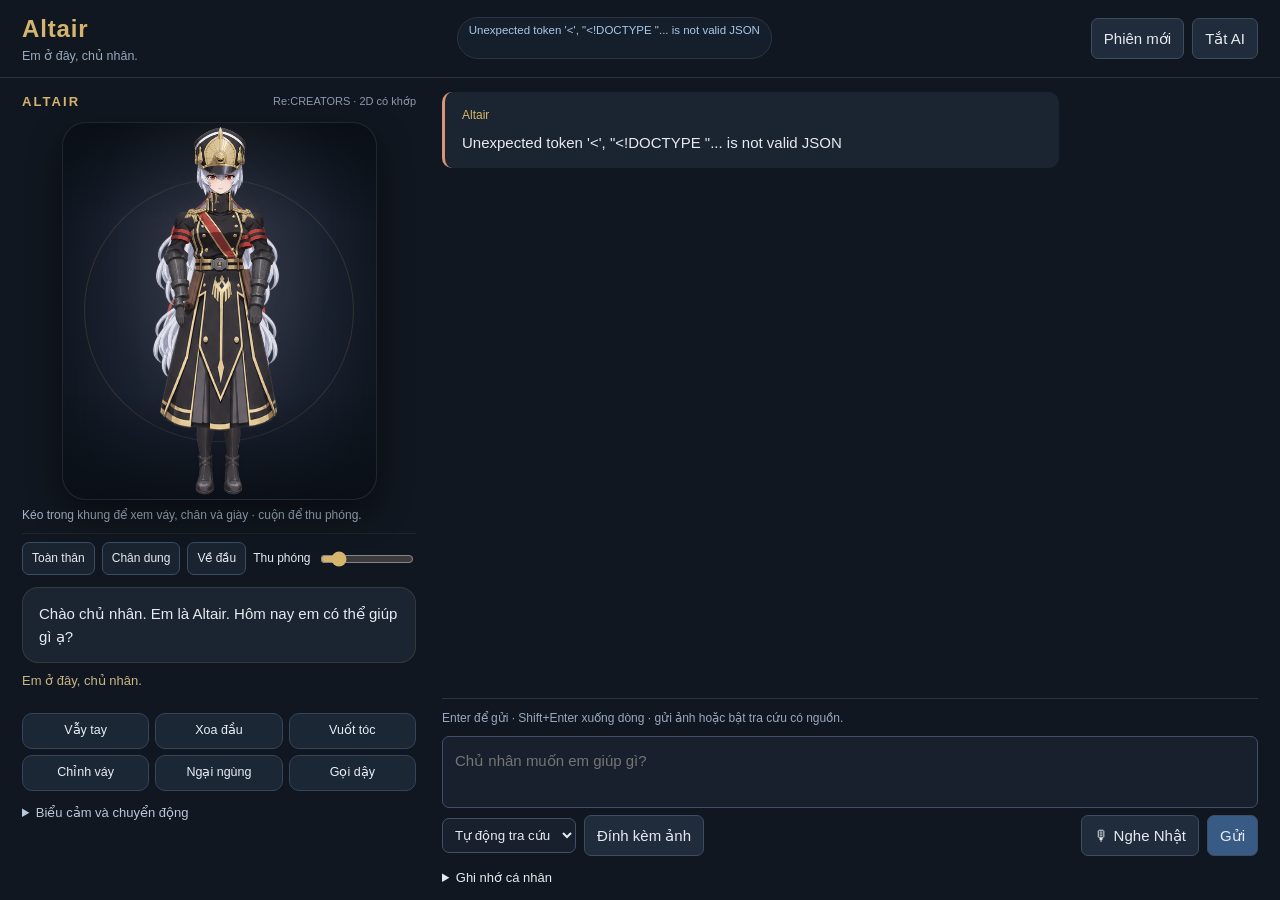
==== altair_core/web/index.html @ 8781860a "Altair: trợ lý 2D chạy máy, khớp mềm và giao diện một màn hình Bản đầu tiên đưa lên Git: runtime Pyt" ====
<!doctype html>
<html lang="vi"><head>
  <meta charset="utf-8"><meta name="viewport" content="width=device-width, initial-scale=1">
  <title>Altair · Em ở đây, chủ nhân</title><link rel="stylesheet" href="style.css"><link rel="stylesheet" href="character.css">
  <script src="interaction.js" defer></script><script src="rig.js" defer></script><script src="listen.js" defer></script><script src="character.js" defer></script><script src="chat-relay.js" defer></script><script src="app.js" defer></script>
</head><body class="app-shell">
  <header><div><strong>Altair</strong><small>Em ở đây, chủ nhân.</small></div><div class="hud"><span id="status" role="status" tabindex="0">Đang kiểm tra…</span></div><div class="actions"><button id="new">Phiên mới</button><button id="power">Tắt AI</button></div></header>
  <div class="workspace">
    <aside class="companion" id="altair-character" data-state="idle" aria-label="Nhân vật Altair 2D">
      <div class="character-heading"><h1>ALTAIR</h1><span>Re:CREATORS · 2D có khớp</span></div>
      <div class="character-stage" role="group" tabindex="0" aria-label="Kéo Altair lên để xem phần thân dưới, dùng mũi tên lên xuống khi chọn bằng bàn phím">
 <div class="character-vignette" aria-hidden="true"></div><div class="character-halo" aria-hidden="true"></div><div class="character-world" data-world aria-hidden="true"><div class="character-rig">
 <div class="pose-layer" data-pose></div><div class="pose-layer" data-pose></div><div class="mouth-layer" data-mouth></div>
 <div class="blink-layer" data-blink hidden></div>
 </div></div><div class="stage-hints" aria-hidden="true"><span>Xoa đầu</span><span>Vuốt tóc</span><span>Chạm váy</span><span>Đúp: chat</span></div></div>
 <p class="camera-hint">Kéo trong khung để xem váy, chân và giày · cuộn để thu phóng.</p>
 <div class="camera-controls"><button id="show-body" type="button">Toàn thân</button><button id="show-portrait" type="button">Chân dung</button><button id="camera-top" type="button">Về đầu</button><label>Thu phóng<input id="character-zoom" type="range" min="0.4" max="1.8" step="0.05" value="1" aria-label="Thu phóng nhân vật"></label></div>
      <div class="character-bubble" data-bubble>Chào chủ nhân. Em là Altair. Hôm nay em có thể giúp gì ạ?</div>
      <p class="character-caption" data-caption aria-live="polite"></p>
      <div class="interaction-dock" role="toolbar" aria-label="Tương tác nhanh với Altair"><button type="button" data-demo="waving">Vẫy tay</button><button type="button" data-demo="headpat">Xoa đầu</button><button type="button" data-demo="hair">Vuốt tóc</button><button type="button" data-demo="skirt">Chỉnh váy</button><button type="button" data-demo="shy">Ngại ngùng</button><button type="button" data-demo="waking">Gọi dậy</button></div>
      <details><summary>Biểu cảm và chuyển động</summary><div class="character-options">
        <select id="extra-motion" aria-label="Thử biểu cảm khác"><option value="">Chọn biểu cảm…</option><optgroup label="Cảm xúc"><option value="happy">Vui / gật đầu</option><option value="surprised">Ngạc nhiên</option><option value="shy">Ngại ngùng</option><option value="playful">Tinh nghịch</option><option value="thanks">Cảm ơn</option></optgroup><optgroup label="Làm việc"><option value="thinking">Suy nghĩ</option><option value="searching">Tìm nguồn</option><option value="listening">Chú ý lắng nghe</option><option value="reading">Đọc kỹ nội dung</option><option value="clarification">Hỏi lại</option></optgroup><optgroup label="Chạm và chăm sóc"><option value="headpat">Xoa đầu</option><option value="hair">Vuốt tóc</option><option value="skirt">Chỉnh gấu váy</option><option value="stretch">Vươn vai</option><option value="sleepy">Buồn ngủ</option><option value="rest">Nghỉ / nhắm mắt</option></optgroup><optgroup label="Nghi thức"><option value="salute">Chào quân phục</option><option value="bowing">Cúi chào</option><option value="pointing">Chỉ dẫn</option><option value="agree">Gật đầu đồng ý</option><option value="disagree">Lắc đầu cân nhắc</option><option value="encourage">Động viên</option><option value="error">Có lỗi</option></optgroup></select>
        <label><input type="checkbox" id="reduce-motion">Giảm chuyển động</label><label><input type="checkbox" id="read-aloud" checked>Đọc câu trả lời</label><button id="stop-motion" type="button">Dừng động tác / giọng</button>
      </div><p id="voice-state">Đang kiểm tra giọng đọc trên máy…</p><p>Giọng nữ Nhật thay thế chạy ngay trên máy, kèm phụ đề Việt; chưa phải giọng gốc Altair. Miệng theo âm thanh, khép ở chỗ im lặng; chưa phân biệt từng âm vị. Có 28 trạng thái chuyển động; gọi dậy gồm động tác hai tay và tiếng gọi mẫu, chưa đặt báo thức.</p></details>
    </aside>
    <section class="chat-panel" aria-label="Hội thoại với Altair"><main id="conversation" aria-live="polite"></main><footer>
      <div class="hint">Enter để gửi · Shift+Enter xuống dòng · gửi ảnh hoặc bật tra cứu có nguồn.</div><form id="chat"><label class="sr" for="question">Nói với Altair</label>
        <textarea id="question" rows="2" maxlength="3000" placeholder="Chủ nhân muốn em giúp gì?"></textarea><div class="actions">
        <select id="search-mode" aria-label="Chế độ tìm kiếm"><option value="auto">Tự động tra cứu</option><option value="on">Tra cứu web</option><option value="off">Không tra cứu</option></select>
        <label class="attach">Đính kèm ảnh<input id="image" type="file" accept="image/png,image/jpeg" hidden></label><span id="attachment"></span><button id="clear-image" type="button" hidden>Bỏ ảnh</button><span class="space"></span><button id="stop" type="button" hidden>Dừng</button><button id="listen-ja" type="button" aria-label="Nghe tiếng Nhật">🎙 Nghe Nhật</button><button id="send" type="submit">Gửi</button>
      </div></form><details><summary>Ghi nhớ cá nhân</summary><form id="notes"><input id="note" maxlength="500" placeholder="Điều chủ nhân muốn em nhớ…"><button>Lưu ghi nhớ</button></form><div id="note-state"></div></details>
    </footer></section>
  </div>
</body></html>
---- altair_core/web/style.css ----
:root { color-scheme:dark; font:15px/1.55 "Segoe UI",sans-serif; background:#111720; color:#e6eaf0; }
* { box-sizing:border-box; }
body { margin:0 auto; max-width:960px; min-height:100vh; display:flex; flex-direction:column; }
header { display:flex; justify-content:space-between; align-items:center; padding:18px 22px; border-bottom:1px solid #2a3443; }
strong { font-size:24px; } small { display:block; color:#98a9bd; }
button,.attach { border:1px solid #3c4d63; border-radius:7px; background:#202c3b; color:inherit; padding:8px 12px; cursor:pointer; font:inherit; }
button:hover,.attach:hover { background:#2b3b50; } button:disabled { opacity:.5; cursor:wait; }
#status { padding:10px 22px; color:#a9c8e9; font-size:13px; min-height:42px; }
main { flex:1; padding:0 22px 20px; overflow-wrap:anywhere; }
.message { padding:14px 17px; margin:12px 0; border-radius:10px; background:#1b2431; white-space:pre-wrap; }
.message.user { margin-left:12%; background:#24364b; }
.message .label { display:block; margin-bottom:7px; font-size:12px; color:#a6bdd7; }
.message.error { border-left:3px solid #d99478; }
.message img { display:block; max-width:250px; max-height:180px; margin-top:10px; }
footer { position:sticky; bottom:0; background:#111720; padding:14px 22px 20px; border-top:1px solid #2a3443; }
.hint { font-size:12px; color:#98a9bd; margin-bottom:10px; }
textarea,input { background:#17202c; color:inherit; border:1px solid #405069; border-radius:7px; padding:12px; font:inherit; }
textarea { width:100%; resize:vertical; } .actions { display:flex; gap:8px; align-items:center; flex-wrap:wrap; }
.space { flex:1; } #send { background:#375b85; } #attachment { font-size:12px; color:#a9c8e9; }
details { margin-top:12px; font-size:13px; } summary { cursor:pointer; } #notes { display:flex; gap:8px; margin-top:10px; }
#note { flex:1; min-width:0; } #note-state { margin-top:6px; color:#a9c8e9; }
.sr { position:absolute; width:1px; height:1px; overflow:hidden; clip:rect(0,0,0,0); }
.source-list { margin-top:12px; font-size:12px; color:#a6bdd7; white-space:normal; }
.source-list a { color:#a9d2ff; overflow-wrap:anywhere; }
select { max-width:100%; padding:8px; border:1px solid #405069; border-radius:7px; background:#17202c; color:inherit; }
@media(max-width:600px) { header { align-items:flex-start; gap:12px; } header,main,footer { padding-left:14px; padding-right:14px; } .message.user { margin-left:5%; } }
---- altair_core/web/character.css ----
:root { --altair-gold:#d5b56e;--altair-red:#a92f3c;--altair-silver:#e4e9f2; }
body { max-width:1280px; }header strong { color:var(--altair-gold);letter-spacing:.035em; }
.workspace { display:grid;grid-template-columns:minmax(300px,400px) minmax(0,1fr);align-items:start;gap:22px;padding:22px; }
.companion { position:sticky;top:12px;min-width:0; }
.character-heading { display:flex;justify-content:space-between;align-items:center;gap:12px; }.character-heading h1 { margin:0;font-size:22px;font-weight:500;letter-spacing:.12em; }.character-heading span { color:#b5a47c;font-size:12px; }
.character-stage { position:relative;isolation:isolate;aspect-ratio:1 / 1.2;overflow:hidden;margin-top:12px;border-radius:24px;background:radial-gradient(ellipse at 50% 45%,#303443 0%,#1b2230 48%,#121923 80%);touch-action:none;cursor:grab; }
.character-stage.dragging { cursor:grabbing; }.character-stage:focus-visible { outline:2px solid var(--altair-gold); }
.character-stage::before { content:'';position:absolute;inset:15% 7%;border:1px solid #d5b56e35;border-radius:50%;pointer-events:none; }
.character-halo { position:absolute;inset:15% 7%;border-radius:50%;border-top:2px solid #d5b56e70;opacity:0;pointer-events:none; }
.character-world { position:absolute;top:0;left:0;width:100%;aspect-ratio:1 / 2;transform-origin:50% 0;transition:transform .18s ease;pointer-events:none; }
.dragging .character-world { transition:none; }.character-rig { position:absolute;inset:0;transform-origin:50% 45%;animation:altair-breathe 5s ease-in-out infinite; }
.pose-layer,.mouth-layer { position:absolute;inset:0;background-repeat:no-repeat;pointer-events:none; }
.pose-layer { opacity:0;transition:opacity .18s ease-in-out; }.mouth-layer { opacity:0;transition:opacity .045s linear; }
.blink-layer { position:absolute;opacity:0;pointer-events:none;left:42%;top:13.6%;width:16%;height:2.6%; }
[data-view="bust"] .blink-layer { left:38%;top:32.3%;width:24%;height:6.2%; }
.blink-layer svg { width:100%;height:100%;display:block; }
.camera-controls { display:flex;gap:7px;align-items:center;flex-wrap:wrap;margin:9px 0; }.camera-controls button { padding:6px 9px;font-size:12px; }.camera-controls label { display:flex;align-items:center;gap:7px;flex:1;min-width:130px;font-size:12px; }.camera-controls input { width:100%;min-width:70px;padding:0;accent-color:var(--altair-gold); }
.camera-hint { margin:6px 0;color:#a6b4c6;font-size:12px; }
.character-bubble { min-height:65px;padding:14px 16px;background:#1b2431;border:1px solid #d5b56e25;border-radius:16px;font-size:15px;margin:12px 0 8px;overflow-wrap:anywhere;max-height:160px;overflow:auto;white-space:pre-wrap; }
.character-caption { margin:0 0 12px;min-height:30px;color:#c9b587;font-size:13px; }.motion-controls { display:flex;flex-wrap:wrap;gap:7px; }.motion-controls button { flex:1;white-space:nowrap; }
.companion details { color:#bac7d8;margin-top:12px; }.companion details p { margin:8px 0;font-size:12px;color:#9fafc3; }
.character-options { display:flex;flex-wrap:wrap;gap:10px;align-items:center;margin:12px 0; }.character-options label { display:flex;gap:6px;align-items:center;font-size:13px; }.character-options input { width:16px;height:16px;accent-color:var(--altair-gold); }.character-options select { width:100%; }
.chat-panel { min-width:0; }.chat-panel main { min-height:300px;padding:0; }.chat-panel footer { position:static;padding:18px 0 0; }.chat-panel .message:first-child { margin-top:0; }.chat-panel .message.assistant { border-left:2px solid #d5b56e80; }.chat-panel .message.user { background:#29313e; }.chat-panel .label { color:#d5b56e; }
.runtime-status { margin:0 22px 18px;color:#9fafc3;font-size:12px; }.runtime-status #status { padding:8px 0; }
[data-state="thinking"] .character-rig,[data-state="reading"] .character-rig { animation:altair-think 4s ease-in-out infinite; }
[data-state="searching"] .character-halo { opacity:1;animation:altair-orbit 6s linear infinite; }
[data-state="waving"] .character-rig,[data-state="waking"] .character-rig { animation:altair-greet 1.4s ease-in-out infinite; }
[data-state="agree"] .character-rig,[data-state="happy"] .character-rig { animation:altair-nod 1.4s ease-in-out 2; }
[data-state="disagree"] .character-rig { animation:altair-no 1.2s ease-in-out 2; }
[data-state="thanks"] .character-rig,[data-state="bowing"] .character-rig { animation:altair-bow 1.8s ease-in-out 1; }
[data-state="rest"] .character-rig { animation:none; }
.reduced .character-rig,.reduced .character-halo { animation:none; }.reduced .pose-layer,.reduced .character-world { transition:none; }.paused .character-rig,.paused .character-halo { animation-play-state:paused; }
@keyframes altair-breathe { 0%,100%{transform:translateY(0) scale(1);}50%{transform:translateY(-2px) scale(1.006);} }
@keyframes altair-think { 0%,100%{transform:rotate(-.4deg);}50%{transform:rotate(.4deg) translateY(-2px);} }
@keyframes altair-greet { 0%,100%{transform:rotate(-.5deg);}50%{transform:rotate(.7deg) translateY(-2px);} }
@keyframes altair-nod { 0%,100%{transform:translateY(0);}35%{transform:translateY(4px) rotate(.5deg);} }
@keyframes altair-no { 0%,100%{transform:rotate(0);}25%{transform:rotate(-1deg);}75%{transform:rotate(1deg);} }
@keyframes altair-bow { 0%,100%{transform:scaleY(1);}50%{transform:scaleY(.96) translateY(4px);} }
@keyframes altair-orbit { to{transform:rotate(360deg);} }
@media(max-width:800px) { .workspace { grid-template-columns:1fr;padding:16px;gap:22px; }.companion { position:static;max-width:440px;width:100%;margin:auto; }.character-stage { max-width:330px;width:100%;margin:12px auto 0; }.character-bubble { min-height:0;max-height:125px; }.chat-panel main { min-height:180px; } }
@media(prefers-reduced-motion:reduce) { .character-rig,.character-halo { animation:none!important; }.pose-layer { transition:none; } }

.rig-active .character-rig {animation:none!important;}
.joint-canvas {position:absolute;inset:0;width:100%;height:100%;display:block;pointer-events:none;}
.rig-active .pose-layer,.rig-active .mouth-layer,.rig-active .blink-layer {display:none!important;}
[data-listening="true"] .character-stage {filter:drop-shadow(0 0 5px #78c9e055);}

/* --- Interaction surface: stage light, touch hints, action dock ------- */
.character-stage { border:1px solid #ffffff10;box-shadow:inset 0 0 64px #0b1018aa,0 14px 34px #0007; }
.character-stage::before { border-color:#d5b56e26; }
.character-vignette { position:absolute;inset:0;border-radius:inherit;pointer-events:none;background:radial-gradient(ellipse at 50% 32%,#ffffff0f,transparent 56%),linear-gradient(180deg,#090d14a8,transparent 26%,transparent 72%,#090d14a8); }
.stage-hints { position:absolute;left:50%;bottom:9px;transform:translateX(-50%);display:flex;flex-wrap:wrap;row-gap:4px;gap:4px;justify-content:center;max-width:calc(100% - 14px);overflow:hidden;pointer-events:none;opacity:0;animation:stage-hint 7s ease forwards; }
.stage-hints span { padding:2px 7px;border-radius:999px;background:#0d1520cc;border:1px solid #d5b56e33;color:#cfd9e6;font-size:10.5px;line-height:1.6;white-space:nowrap; }
#altair-character[data-touch] .stage-hints { animation:none;opacity:0;transition:opacity .3s ease; }
@keyframes stage-hint { 0%{opacity:0;transform:translate(-50%,7px);} 10%,70%{opacity:1;transform:translate(-50%,0);} 100%{opacity:0;transform:translate(-50%,-4px);} }
.interaction-dock { display:grid;grid-template-columns:repeat(3,minmax(0,1fr));gap:6px;margin:10px 0 4px; }
.interaction-dock button { padding:9px 6px;border-radius:10px;border:1px solid #33445b;background:#1c2735;color:#e8eef7;font-size:12.5px;line-height:1.25;cursor:pointer;transition:background .15s ease,border-color .15s ease,transform .1s ease; }
.interaction-dock button:hover { background:#253547;border-color:#48607d; }
.interaction-dock button:active { transform:translateY(1px); }
.interaction-dock button:focus-visible { outline:2px solid var(--altair-gold);outline-offset:1px; }
.interaction-dock button:disabled { opacity:.45;cursor:wait; }
.camera-controls { border-top:1px solid #ffffff0f;padding-top:8px; }
.camera-controls label { white-space:nowrap;flex:1 1 150px; }
.camera-controls input[type="range"] { min-width:0; }
.camera-controls button { background:#1a2431; }
.character-options optgroup { color:#d5b56e;font-size:12px; }
#altair-character:not(.rig-active) .character-stage::after { content:'Đang dựng Altair…';position:absolute;left:0;right:0;bottom:50%;text-align:center;font-size:12px;letter-spacing:.04em;color:#9fb0c4; }
@media(max-width:800px) { .interaction-dock { gap:5px; } .interaction-dock button { padding:8px 4px;font-size:12px; } }

/* --- App shell: one screen, chat scrolls inside, composer always in reach - */
body.app-shell { height:100vh; overflow:hidden; }
body.app-shell header { flex:none;padding:10px 22px;gap:14px; }
body.app-shell header .hud { flex:1;min-width:0;display:flex;justify-content:center; }
body.app-shell header .hud #status { max-width:100%;padding:4px 11px;border:1px solid #2a3443;border-radius:999px;background:#151f2b;font-size:11.5px;line-height:1.5;color:#a9c8e9;white-space:nowrap;overflow:hidden;text-overflow:ellipsis; }
body.app-shell header .actions { flex:none;display:flex;gap:8px; }
body.app-shell .workspace { flex:1;min-height:0;align-items:stretch;padding:14px 22px 12px;gap:20px; }
body.app-shell .companion { position:static;height:100%;overflow-y:auto;overflow-x:hidden;padding-right:6px; }
body.app-shell .companion::-webkit-scrollbar { width:8px; }
body.app-shell .companion::-webkit-scrollbar-thumb { background:#2a3443;border-radius:8px; }
body.app-shell .character-heading { padding-bottom:2px; }
body.app-shell .character-heading h1 { font-size:13px;font-weight:600;letter-spacing:.16em;color:#d5b56e; }
body.app-shell .character-heading span { font-size:11px;color:#8d9aad; }
body.app-shell .character-stage { height:min(42vh,410px);width:auto;max-width:100%;margin:8px auto 0; }
body.app-shell .chat-panel { display:flex;flex-direction:column;min-height:0;height:100%; }
body.app-shell .chat-panel main { flex:1;min-height:0;overflow-y:auto;overscroll-behavior:contain;padding-right:6px; }
body.app-shell .chat-panel main::-webkit-scrollbar { width:9px; }
body.app-shell .chat-panel main::-webkit-scrollbar-thumb { background:#2f3d4f;border-radius:8px; }
body.app-shell .chat-panel footer { position:static;flex:none;margin-top:10px;padding:10px 0 0;border-top:1px solid #2a3443; }
body.app-shell .chat-panel footer .hint { margin-bottom:8px; }
body.app-shell textarea#question { min-height:58px;resize:none; }
body.app-shell .message { max-width:min(100%,74ch); }
body.app-shell .message.user { width:fit-content;margin-left:auto; }
body.app-shell .character-bubble { max-height:112px; }
@media(max-width:900px) {
  body.app-shell { height:auto;overflow:visible; }
  body.app-shell header .hud { display:none; }
  body.app-shell .workspace { display:grid;grid-template-columns:1fr;padding:16px;gap:20px; }
  body.app-shell .companion { height:auto;overflow:visible;max-width:440px;margin:auto; }
  body.app-shell .character-stage { height:min(58vh,420px);width:100%; }
  body.app-shell .chat-panel { height:auto; }
  body.app-shell .chat-panel main { overflow:visible;min-height:200px; }
}

/* --- Empty conversation: what to do first ----------------------------- */
.empty-state { margin:6px 0;padding:18px 20px;border:1px dashed #33445b;border-radius:14px;background:#151e29;color:#b9c6d6;font-size:13.5px;line-height:1.55; }
.empty-state strong { display:block;margin-bottom:6px;font-size:15px;color:#e8eef7; }
.empty-state .chips { display:flex;flex-wrap:wrap;gap:8px;margin-top:14px; }
.empty-state .chips button { padding:8px 13px;border:1px solid #d5b56e45;border-radius:999px;background:#1c2735;color:#e8eef7;font-size:12.5px;cursor:pointer;transition:background .15s ease,border-color .15s ease; }
.empty-state .chips button:hover { background:#253547;border-color:#d5b56e; }
.empty-state .chips button:focus-visible { outline:2px solid var(--altair-gold);outline-offset:1px; }
body.app-shell .chat-panel main.empty { display:grid;place-items:center; }
body.app-shell .chat-panel main.empty .empty-state { width:100%;max-width:62ch; }
.character-caption:empty { display:none; }
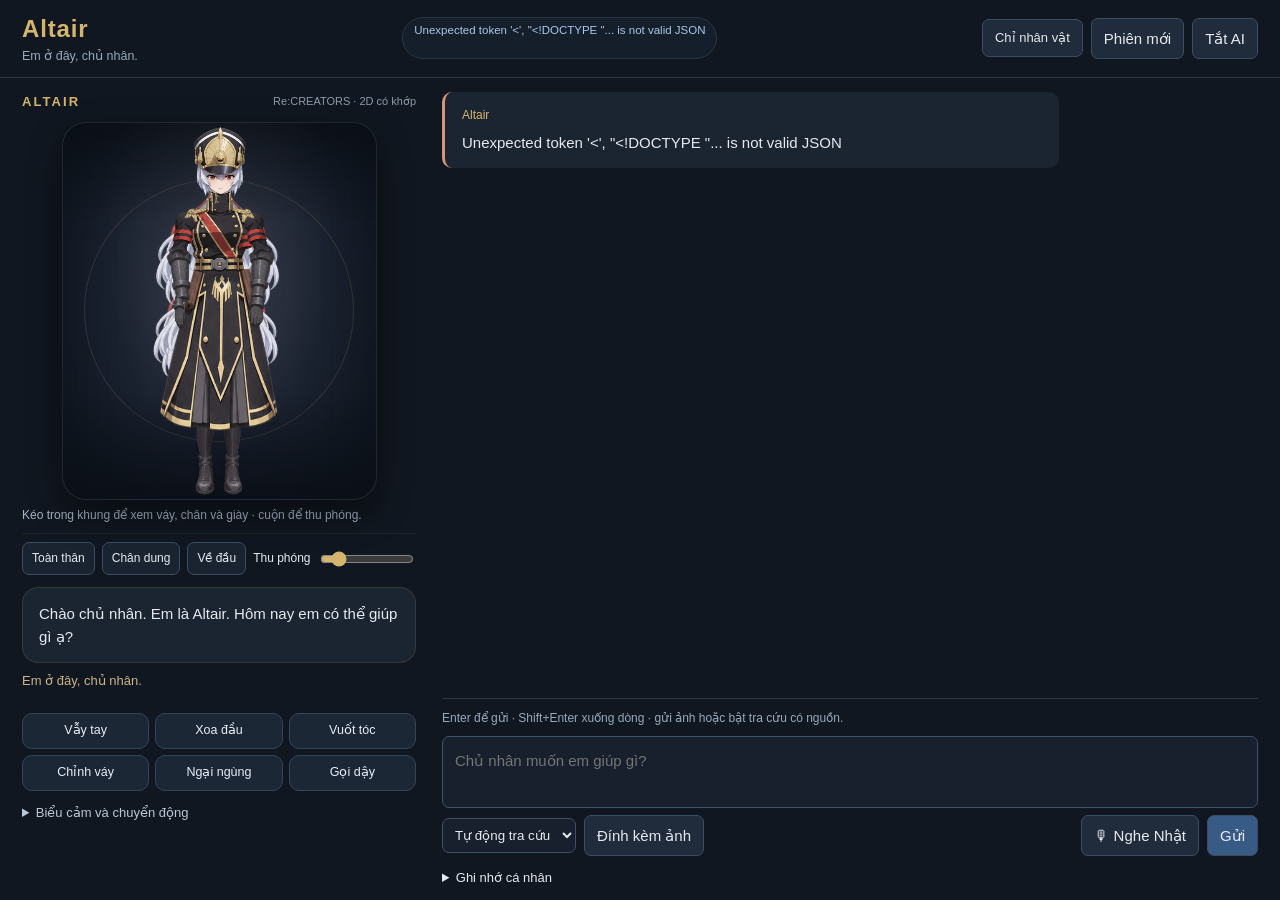
==== commit 8ecf93eb: "Thêm màn hình chỉ nhân vật cho máy tính và điện thoại only.html bỏ header, khung chat và bảng điều k" ====
--- a/altair_core/web/index.html
+++ b/altair_core/web/index.html
@@ -4,7 +4,7 @@
   <title>Altair · Em ở đây, chủ nhân</title><link rel="stylesheet" href="style.css"><link rel="stylesheet" href="character.css">
   <script src="interaction.js" defer></script><script src="rig.js" defer></script><script src="listen.js" defer></script><script src="character.js" defer></script><script src="chat-relay.js" defer></script><script src="app.js" defer></script>
 </head><body class="app-shell">
-  <header><div><strong>Altair</strong><small>Em ở đây, chủ nhân.</small></div><div class="hud"><span id="status" role="status" tabindex="0">Đang kiểm tra…</span></div><div class="actions"><button id="new">Phiên mới</button><button id="power">Tắt AI</button></div></header>
+  <header><div><strong>Altair</strong><small>Em ở đây, chủ nhân.</small></div><div class="hud"><span id="status" role="status" tabindex="0">Đang kiểm tra…</span></div><div class="actions"><a class="attach" href="only.html" target="_blank" rel="noopener">Chỉ nhân vật</a><button id="new">Phiên mới</button><button id="power">Tắt AI</button></div></header>
   <div class="workspace">
     <aside class="companion" id="altair-character" data-state="idle" aria-label="Nhân vật Altair 2D">
       <div class="character-heading"><h1>ALTAIR</h1><span>Re:CREATORS · 2D có khớp</span></div>
--- a/altair_core/web/character.css
+++ b/altair_core/web/character.css
@@ -111,3 +111,5 @@
 body.app-shell .chat-panel main.empty { display:grid;place-items:center; }
 body.app-shell .chat-panel main.empty .empty-state { width:100%;max-width:62ch; }
 .character-caption:empty { display:none; }
+
+header .actions a.attach { text-decoration:none;display:inline-flex;align-items:center;font-size:13px; }
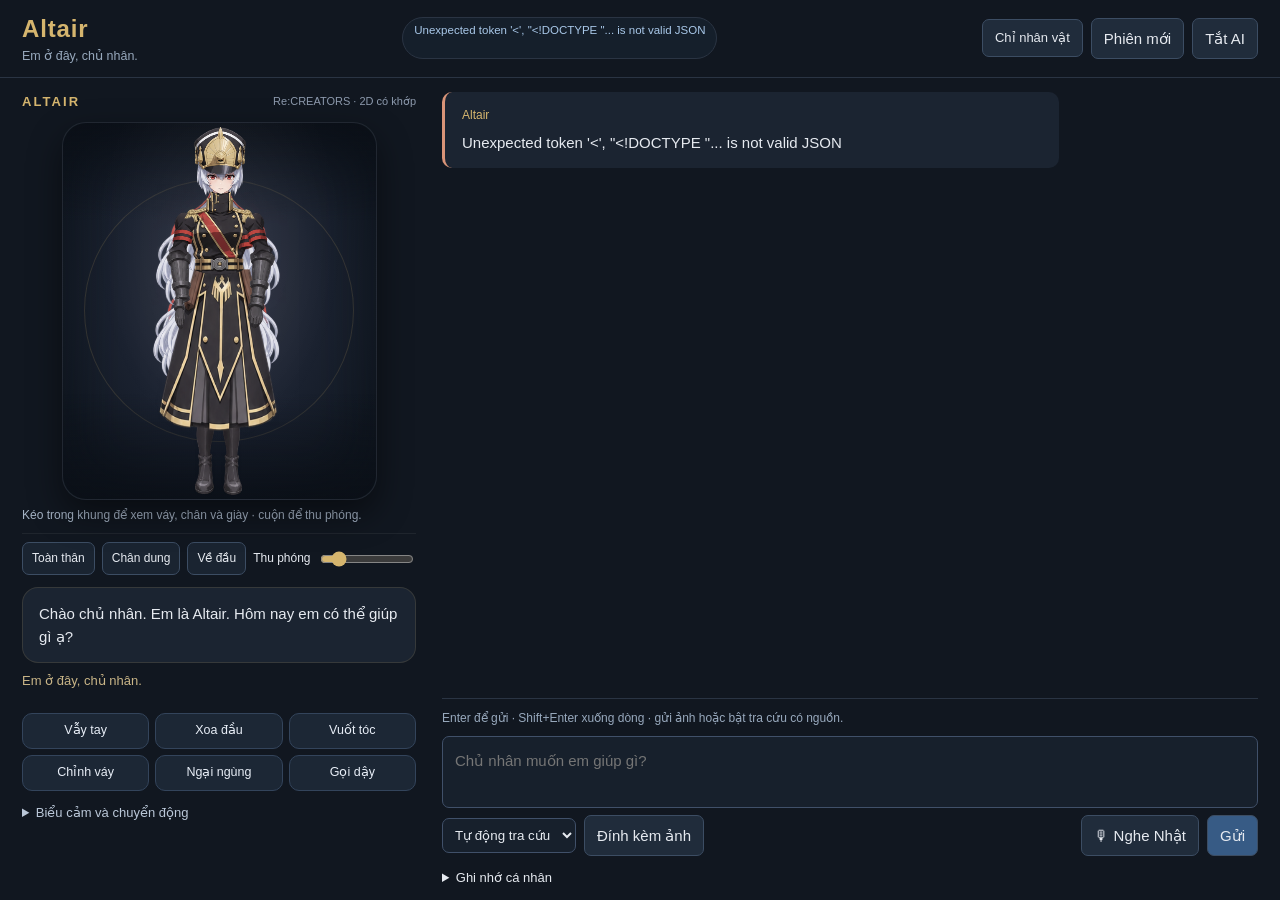
==== commit b9bc864d: "Gọn CSS, dáng đứng dồn chân và sửa lỗi zoom mặt rig-base.css giữ phần cấu trúc dùng chung để only.cs" ====
--- a/altair_core/web/index.html
+++ b/altair_core/web/index.html
@@ -1,7 +1,7 @@
 <!doctype html>
 <html lang="vi"><head>
   <meta charset="utf-8"><meta name="viewport" content="width=device-width, initial-scale=1">
-  <title>Altair · Em ở đây, chủ nhân</title><link rel="stylesheet" href="style.css"><link rel="stylesheet" href="character.css">
+  <title>Altair · Em ở đây, chủ nhân</title><link rel="stylesheet" href="style.css"><link rel="stylesheet" href="rig-base.css"><link rel="stylesheet" href="character.css">
   <script src="interaction.js" defer></script><script src="rig.js" defer></script><script src="listen.js" defer></script><script src="character.js" defer></script><script src="chat-relay.js" defer></script><script src="app.js" defer></script>
 </head><body class="app-shell">
   <header><div><strong>Altair</strong><small>Em ở đây, chủ nhân.</small></div><div class="hud"><span id="status" role="status" tabindex="0">Đang kiểm tra…</span></div><div class="actions"><a class="attach" href="only.html" target="_blank" rel="noopener">Chỉ nhân vật</a><button id="new">Phiên mới</button><button id="power">Tắt AI</button></div></header>
--- a/altair_core/web/rig-base.css
+++ b/altair_core/web/rig-base.css
@@ -0,0 +1,9 @@
+/* Structural primitives shared by every surface that draws the rig.
+   Sizing, lighting and chrome stay in character.css (studio), pet.css (overlay)
+   and only.css (character-only). Load this file first. */
+.character-world, .character-rig { position: absolute; inset: 0; }
+/* The camera maths in character.js pans in world pixels and scales from the
+   top edge; without this origin a zoom crops the head instead of magnifying. */
+.character-world { transform-origin: 50% 0; }
+.pose-layer, .mouth-layer { position: absolute; inset: 0; background-repeat: no-repeat; pointer-events: none; }
+.joint-canvas { position: absolute; inset: 0; width: 100%; height: 100%; display: block; pointer-events: none; }
--- a/altair_core/web/character.css
+++ b/altair_core/web/character.css
@@ -7,9 +7,8 @@
 .character-stage.dragging { cursor:grabbing; }.character-stage:focus-visible { outline:2px solid var(--altair-gold); }
 .character-stage::before { content:'';position:absolute;inset:15% 7%;border:1px solid #d5b56e35;border-radius:50%;pointer-events:none; }
 .character-halo { position:absolute;inset:15% 7%;border-radius:50%;border-top:2px solid #d5b56e70;opacity:0;pointer-events:none; }
-.character-world { position:absolute;top:0;left:0;width:100%;aspect-ratio:1 / 2;transform-origin:50% 0;transition:transform .18s ease;pointer-events:none; }
-.dragging .character-world { transition:none; }.character-rig { position:absolute;inset:0;transform-origin:50% 45%;animation:altair-breathe 5s ease-in-out infinite; }
-.pose-layer,.mouth-layer { position:absolute;inset:0;background-repeat:no-repeat;pointer-events:none; }
+.character-world { top:0;left:0;width:100%;aspect-ratio:1 / 2;transition:transform .18s ease;pointer-events:none; }
+.dragging .character-world { transition:none; }.character-rig { transform-origin:50% 45%;animation:altair-breathe 5s ease-in-out infinite; }
 .pose-layer { opacity:0;transition:opacity .18s ease-in-out; }.mouth-layer { opacity:0;transition:opacity .045s linear; }
 .blink-layer { position:absolute;opacity:0;pointer-events:none;left:42%;top:13.6%;width:16%;height:2.6%; }
 [data-view="bust"] .blink-layer { left:38%;top:32.3%;width:24%;height:6.2%; }
@@ -41,7 +40,6 @@
 @media(prefers-reduced-motion:reduce) { .character-rig,.character-halo { animation:none!important; }.pose-layer { transition:none; } }
 
 .rig-active .character-rig {animation:none!important;}
-.joint-canvas {position:absolute;inset:0;width:100%;height:100%;display:block;pointer-events:none;}
 .rig-active .pose-layer,.rig-active .mouth-layer,.rig-active .blink-layer {display:none!important;}
 [data-listening="true"] .character-stage {filter:drop-shadow(0 0 5px #78c9e055);}
 
